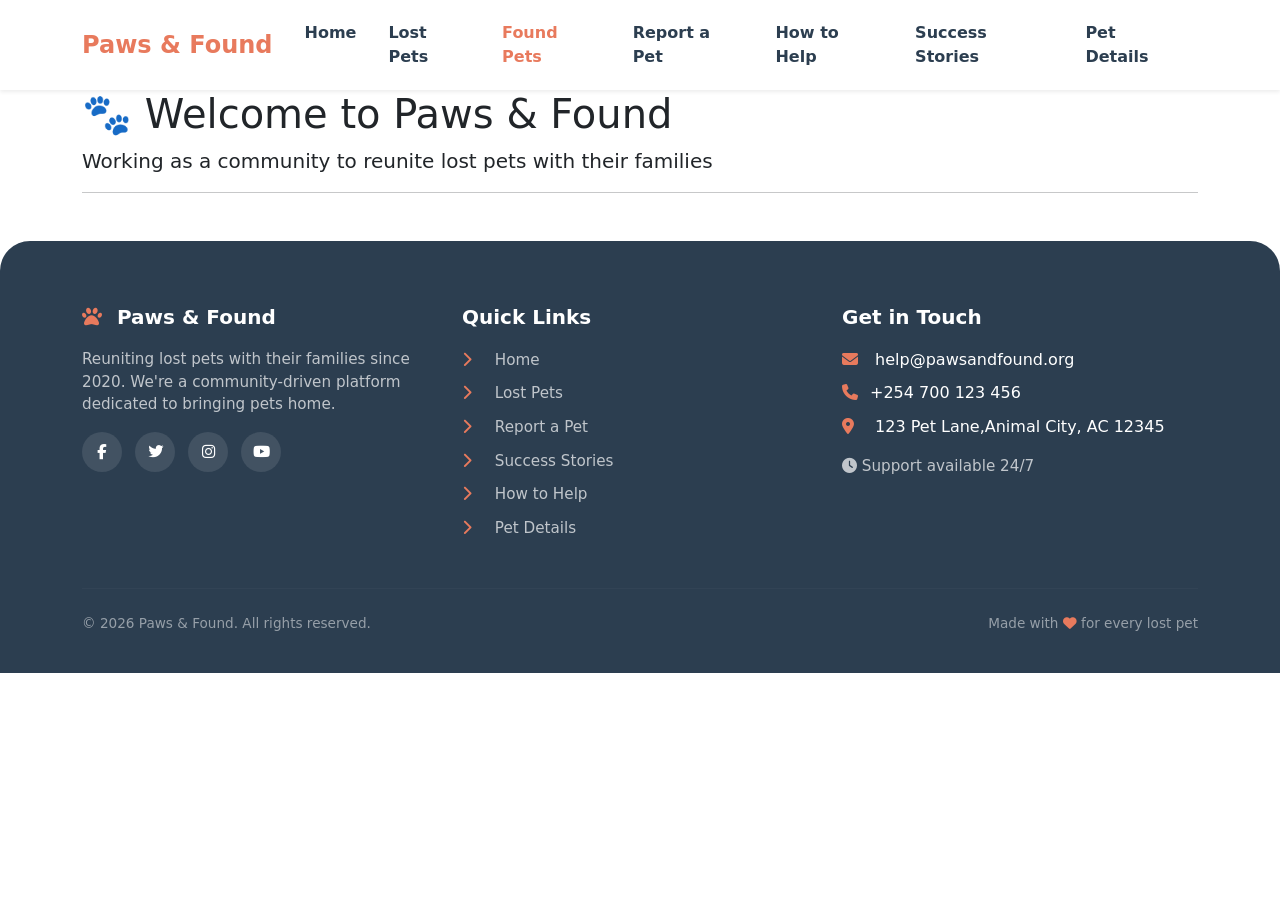
==== found_pets.html @ 64f9d2bc "updated how to help page footer" ====
<!DOCTYPE html>
<html lang="en">
<head>
    <meta charset="UTF-8">
    <meta name="viewport" content="width=device-width, initial-scale=1.0">

    <title>Paws & Found | reuniting lost pets with their families</title>

    <link href="https://cdn.jsdelivr.net/npm/bootstrap@5.3.0/dist/css/bootstrap.min.css" rel="stylesheet">
    <link rel="stylesheet" href="https://cdnjs.cloudflare.com/ajax/libs/font-awesome/6.4.0/css/all.min.css">
    <link rel="stylesheet" href="style.css">
</head>
<body>

    <nav class="navbar navbar-expand-lg bg-white shadow-sm sticky-top">
        <div class="container">
            <!-- Brand / Logo -->
            <a class="navbar-brand fw-bold text-primary" href="found_pets.html"> Paws & Found</a>
            
            <!-- Mobile Toggle Button (hamburger menu) -->
            <button class="navbar-toggler" type="button" data-bs-toggle="collapse" data-bs-target="#mainNavbar">
                <span class="navbar-toggler-icon"></span>
            </button>
            
            <!-- Navigation Links (collapsible on mobile) -->
            <div class="collapse navbar-collapse" id="mainNavbar">
                <ul class="navbar-nav ms-auto mb-2 mb-lg-0">
                    <li class="nav-item">
                        <a class="nav-link" href="index.html">Home</a>
                    </li>
                    <li class="nav-item">
                        <a class="nav-link" href="lost_pets.html">Lost Pets</a>
                    </li>
                     <li class="nav-item">
                        <a class="nav-link active" aria-current="page" href="found_pets.html">Found Pets</a>
                    </li>
                    <li class="nav-item">
                        <a class="nav-link" href="report_form.html">Report a Pet</a>
                    </li>
                    <li class="nav-item">
                        <a class="nav-link" href="how-to-help.html">How to Help</a>
                    </li>
                    <li class="nav-item">
                        <a class="nav-link" href="success_details.html">Success Stories</a>
                    </li>
                    <li class="nav-item">
                        <a class="nav-link" href="pet_details.html">Pet Details</a>
                    </li>
                </ul>
            </div>
        </div>
    </nav>


    <div class ="container">
        <div class ="content-holder">
            <h1>🐾 Welcome to Paws & Found</h1>
            <p class ="lead">Working as a community to reunite lost pets with their families</p>
            <hr>
            
        </div>
    </div>

    <footer class="footer">
        <div class="container">
            <div class="row g-4">
                <!-- Column 1: Brand -->
                <div class="col-md-4">
                    <h5><i class="fas fa-paw"></i> Paws & Found</h5>
                    <p>Reuniting lost pets with their families since 2020. We're a community-driven platform dedicated to bringing pets home.</p>
                    <div class="social-links mt-3">
                        <a href="#"><i class="fab fa-facebook-f"></i></a>
                        <a href="#"><i class="fab fa-twitter"></i></a>
                        <a href="#"><i class="fab fa-instagram"></i></a>
                        <a href="#"><i class="fab fa-youtube"></i></a>
                    </div>
                </div>

                <!-- Column 2: Quick Links -->
                <div class="col-md-4">
                    <h5>Quick Links</h5>
                    <ul>
                        <li><a href="index.html"><i class="fas fa-chevron-right"></i> Home</a></li>
                        <li><a href="lost_pets.html"><i class="fas fa-chevron-right"></i> Lost Pets</a></li>
                        <li><a href="report_form.html"><i class="fas fa-chevron-right"></i> Report a Pet</a></li>
                        <li><a href="success_details.html"><i class="fas fa-chevron-right"></i> Success Stories</a></li>
                        <li><a href="how_to_help.html"><i class="fas fa-chevron-right"></i> How to Help</a></li>
                        <li><a href="pet_details.html"><i class="fas fa-chevron-right"></i> Pet Details</a></li>
                    </ul>
                </div>

                <!-- Column 3: Contact -->
                <div class="col-md-4">
                    <h5>Get in Touch</h5>
                    <ul>
                        <li><i class="fas fa-envelope"></i> help@pawsandfound.org</li>
                        <li><i class="fas fa-phone"></i>+254 700 123 456</li>
                        <li><i class="fas fa-map-marker-alt"></i> 123 Pet Lane,Animal City, AC 12345</li>
                    </ul>
                    <p class="mt-3 small">
                        <i class="fas fa-clock"></i> Support available 24/7
                    </p>
                </div>
            </div>

            <hr class="divider">

            <div class="row">
                <div class="col-md-6 text-md-start text-center">
                    <p class="copyright">&copy; 2026 Paws & Found. All rights reserved.</p>
                </div>
                <div class="col-md-6 text-md-end text-center">
                    <p class="copyright">
                        Made with <i class="fas fa-heart" style="color: #E87A5D;"></i> for every lost pet
                    </p>
                </div>
            </div>
        </div>
    </footer>

    <script src="https://cdn.jsdelivr.net/npm/bootstrap@5.2.3/dist/js/bootstrap.bundle.min.js" integrity="sha384-kenU1KFdBIe4zVF0s0G1M5b4hcpxyD9F7jL+jjXkk+Q2h455rYXK/7HAuoJl+0I4" crossorigin="anonymous"></script>

    
    
</body>
</html>
---- style.css ----
/* ============================================
           NAVIGATION BAR (already built)
           ============================================ */
        .navbar {
            background-color: white;
            box-shadow: 0 2px 20px rgba(0,0,0,0.08);
            padding: 0.8rem 0;
        }

        .navbar-brand {
            font-size: 1.5rem;
            font-weight: 800;
            color: #E87A5D !important;
        }

        .navbar-brand i {
            margin-right: 8px;
        }

        .nav-link {
            color: #2C3E50 !important;
            font-weight: 600;
            transition: color 0.3s;
            padding: 0.5rem 1rem !important;
        }

        .nav-link:hover, .nav-link.active {
            color: #E87A5D !important;
        }

        .nav-link i {
            margin-right: 6px;
        }
                /* ============================================
           FOOTER
           ============================================ */
        .footer {
            background-color: #2C3E50;
            color: white;
            padding: 4rem 0 1.5rem;
            margin-top: 3rem;
            border-radius: 30px 30px 0 0;
        }

        .footer h5 {
            font-weight: 700;
            margin-bottom: 1.2rem;
            color: white;
        }

        .footer h5 i {
            margin-right: 8px;
            color: #E87A5D;
        }

        .footer p, .footer a {
            color: rgba(255,255,255,0.7);
            font-size: 0.95rem;
        }

        .footer a {
            text-decoration: none;
            transition: color 0.3s;
        }

        .footer a:hover {
            color: #E87A5D;
        }

        .footer ul {
            list-style: none;
            padding: 0;
        }

        .footer ul li {
            margin-bottom: 0.6rem;
        }

        .footer ul li i {
            margin-right: 8px;
            width: 20px;
            color: #E87A5D;
        }

        .footer .social-links a {
            display: inline-block;
            width: 40px;
            height: 40px;
            background: rgba(255,255,255,0.1);
            border-radius: 50%;
            text-align: center;
            line-height: 40px;
            margin-right: 8px;
            transition: background 0.3s;
            color: white;
        }

        .footer .social-links a:hover {
            background: #E87A5D;
        }

        .footer .divider {
            border-color: rgba(255,255,255,0.1);
            margin: 2rem 0 1.5rem;
        }

        .footer .copyright {
            color: rgba(255,255,255,0.5);
            font-size: 0.85rem;
        }
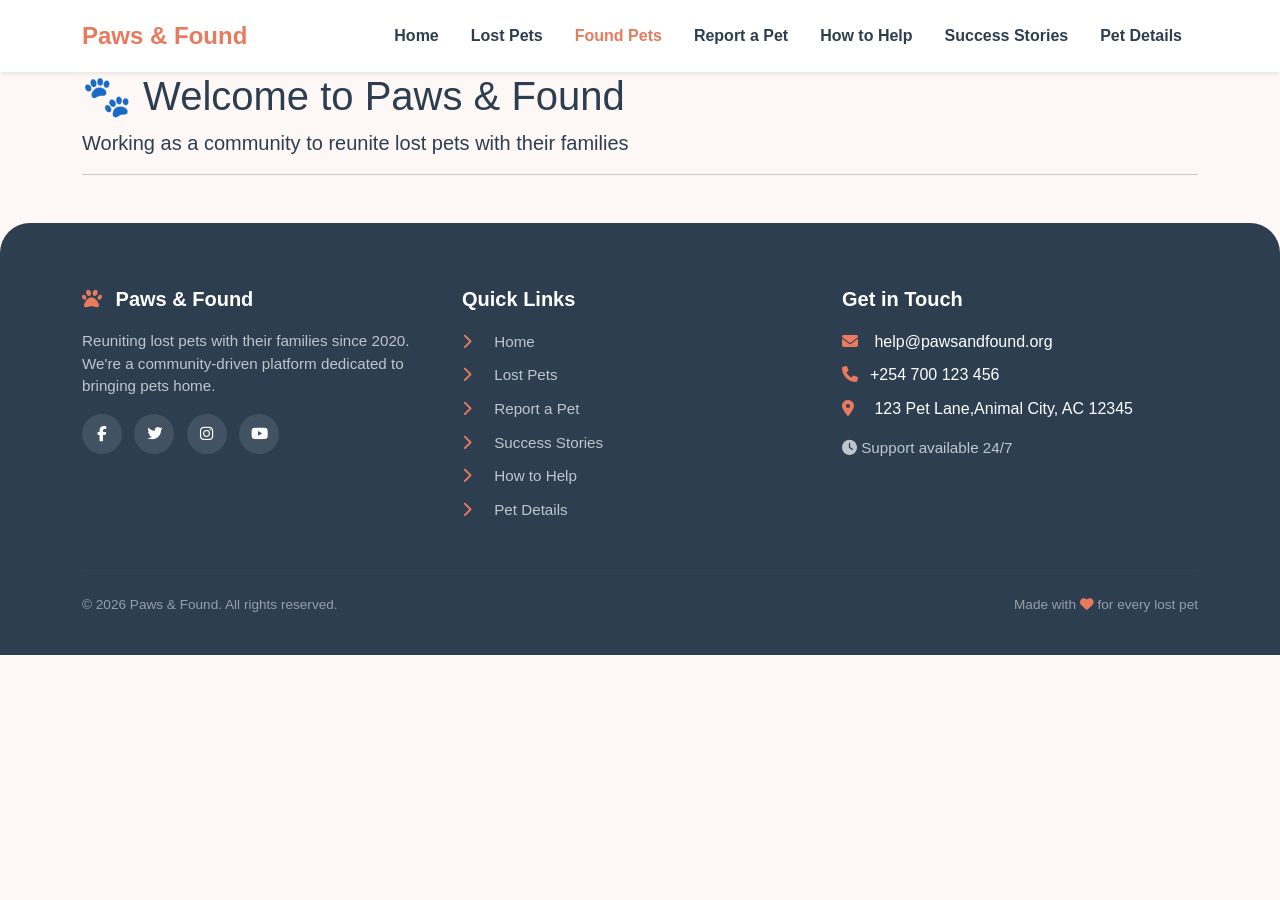
==== commit 3d2d818f: "added smooth transitions between web pages" ====
--- a/found_pets.html
+++ b/found_pets.html
@@ -51,7 +51,7 @@
         </div>
     </nav>
 
-
+   <main>
     <div class ="container">
         <div class ="content-holder">
             <h1>🐾 Welcome to Paws & Found</h1>
@@ -60,7 +60,7 @@
             
         </div>
     </div>
-
+    </main>
     <footer class="footer">
         <div class="container">
             <div class="row g-4">
--- a/style.css
+++ b/style.css
@@ -1,4 +1,10 @@
- /* ============================================
+         body {
+            font-family: 'Nunito', 'Segoe UI', Tahoma, Geneva, Verdana, sans-serif;
+            background-color: #FDF8F5;
+            color: #2C3E50;
+        }
+
+        /* ============================================
            NAVIGATION BAR (already built)
            ============================================ */
         .navbar {
@@ -21,7 +27,7 @@
             color: #2C3E50 !important;
             font-weight: 600;
             transition: color 0.3s;
-            padding: 0.5rem 1rem !important;
+            padding: 0.2rem 1rem !important;
         }
 
         .nav-link:hover, .nav-link.active {
@@ -31,7 +37,539 @@
         .nav-link i {
             margin-right: 6px;
         }
-                /* ============================================
+     /*page transition animations*/
+        @view-transition{
+            navigation: auto;
+        }
+
+        ::view-transition-group(page-content) {
+            animation-duration: 1s;
+            animation-timing-function: ease;
+        }
+
+        ::view-transition-old(page-content){
+            animation-name: slide-out;
+        }
+
+        ::view-transition-new(page-content){
+            animation-name: slide-in;
+        }
+
+        main{
+            view-transition-name: page-content;
+        }
+
+
+        @keyframes slide-out{
+            to {
+                translate: -100vw;
+            }
+        }
+        @keyframes slide-in{
+            from {
+                translate: 100%;
+            }
+        }
+
+        
+
+        /* ============================================
+           HERO SECTION
+           ============================================ */
+        .hero {
+            background: linear-gradient(rgba(44, 62, 80, 0.7), rgba(44, 62, 80, 0.5)), 
+                        url('images/Hero2.jpg');
+            background-size: cover;
+            background-position: center;
+            min-height: 500px;
+            display: flex;
+            align-items: center;
+            justify-content: center;
+            color: white;
+            text-align: center;
+            padding: 4rem 1rem;
+            margin-bottom: 3rem;
+            border-radius: 0 0 30px 30px;
+        }
+
+        .hero h1 {
+            font-family: 'Nunito', 'Segoe UI', Tahoma, Geneva, Verdana, sans-serif;
+            font-size: 3.5rem;
+            font-weight: 800;
+            margin-bottom: 1rem;
+            text-shadow: 0 2px 10px rgba(0,0,0,0.3);
+        }
+
+        .hero p {
+            font-size: 1.25rem;
+            max-width: 600px;
+            margin: 0 auto 2rem;
+            opacity: 0.95;
+        }
+
+        .hero .btn {
+            padding: 14px 40px;
+            font-weight: 700;
+            border-radius: 50px;
+            margin: 0 8px;
+        }
+
+        .btn-primary {
+            background-color: #E87A5D;
+            border-color: #E87A5D;
+        }
+
+        .btn-primary:hover {
+            background-color: #d45a3a;
+            border-color: #d45a3a;
+        }
+        .hero h2{
+            font-family: 'Nunito', 'Segoe UI', Tahoma, Geneva, Verdana, sans-serif;
+            font-size: 2.5rem;
+            font-weight: 800;
+            margin-bottom: 1rem;
+            text-shadow: 0 2px 10px rgba(0,0,0,0.3);
+            
+        }
+
+         /* ============================================
+           PAGE HERO
+           ============================================ */
+        .success-hero {
+            background: linear-gradient(rgba(44, 62, 80, 0.7), rgba(44, 62, 80, 0.5)), 
+                        url('images/Hero2.jpg');
+            background-size: cover;
+            background-position: center;
+            min-height: 500px;
+            display: flex;
+            align-items: center;
+            justify-content: center;
+            color: white;
+            text-align: center;
+            padding: 4rem 1rem;
+            margin-bottom: 3rem;
+            border-radius: 0 0 30px 30px;
+        }
+
+        .success-hero h1 {
+            font-weight: 800;
+            font-size: 3rem;
+        }
+
+        .success-hero p {
+            font-size: 1.2rem;
+            opacity: 0.9;
+            max-width: 600px;
+            margin: 0 auto;
+        }
+        
+
+         /* ============================================
+           FEATURED PETS GRID
+           ============================================ */
+        .section-title {
+            font-weight: 800;
+            color: #2C3E50;
+            margin-bottom: 0.5rem;
+        }
+
+        .section-subtitle {
+            color: #6c757d;
+            margin-bottom: 2rem;
+        }
+        
+        .pet-card {
+            background: white;
+            border-radius: 20px;
+            box-shadow: 0 10px 40px rgba(0,0,0,0.06);
+            overflow: hidden;
+            transition: transform 0.3s ease, box-shadow 0.3s ease;
+            height: 100%;
+        }
+
+        .pet-card:hover {
+            transform: translateY(-5px);
+            box-shadow: 0 15px 40px rgba(0,0,0,0.12);
+        }
+
+        .pet-card img{
+            width: 100%;
+            height: 200px;
+            object-fit: cover;
+        }
+
+        .pet-card-body {
+            padding: 1.5rem;
+            position: relative;
+        }
+
+        .pet-badge {
+            position: absolute;
+            top: -12px;
+            right: 1.2rem;
+            padding: 5px 16px;
+            border-radius: 30px;
+            font-size: 0.75rem;
+            font-weight: 700;
+            color: white;
+            text-transform: uppercase;
+            letter-spacing: 0.5px;
+        }
+
+        .pet-badge.dog {
+            background-color: #E87A5D;
+        }
+
+        .pet-badge.cat {
+            background-color: #5D9B9B;
+        }
+
+        .pet-badge.other {
+            background-color: #7CB518;
+        }
+
+        .pet-card-body h5 {
+            font-weight: 700;
+            margin-bottom: 0.25rem;
+            color: #2C3E50;
+        }
+
+        .pet-card-body .location {
+            color: #6c757d;
+            font-size: 0.9rem;
+            margin-bottom: 0.5rem;
+        }
+
+        .pet-card-body .location i {
+            margin-right: 4px;
+            color: #E87A5D;
+        }
+
+        .pet-card-body .btn-outline-primary {
+            color: #E87A5D;
+            border-color: #E87A5D;
+            border-radius: 30px;
+            padding: 6px 20px;
+            font-weight: 600;
+            font-size: 0.85rem;
+        }
+
+        .pet-card-body .btn-outline-primary:hover {
+            background-color: #E87A5D;
+            border-color: #E87A5D;
+            color: white;
+            
+        }
+        /* ============================================
+           ABOUT SECTION
+           ============================================ */
+        .about-section {
+             margin-bottom: 60px;
+        }
+        .about-section h2 {
+            font-weight: 700;
+                font-size: 42px;
+
+            color: #2C3E50;
+            margin-bottom: 0.5rem;
+            text-align: center;
+        }
+        .about-section p {
+            color: #6c757d;
+            font-size: 1.1rem;
+            max-width: 700px;
+            margin: 0 auto;
+            text-align: center;
+        }
+        
+        /* ============================================
+          MISSION SECTION
+           ============================================ */
+        .mission-section {
+            color: #6c757d;
+            font-size: 1.1rem;
+            max-width: 700px;
+            margin: 0 auto;
+            text-align: center;
+        }   
+        
+
+
+         /* ============================================
+           STATS SECTION
+           ============================================ */
+        .stats-section {
+            margin-top: 50px;
+            margin-bottom: 50px;
+            position: relative;
+            z-index: 10;
+        }
+
+        .stat-card {
+            background: white;
+            padding: 2rem 1.5rem;
+            border-radius: 20px;
+            box-shadow: 0 10px 40px rgba(0,0,0,0.08);
+            text-align: center;
+            transition: transform 0.3s ease, box-shadow 0.3s ease;
+            height: 100%;
+        }
+
+        .stat-card:hover {
+            transform: translateY(-8px);
+            box-shadow: 0 15px 50px rgba(0,0,0,0.12);
+        }
+
+        .stat-card i {
+            font-size: 2.5rem;
+            color: #E87A5D;
+            margin-bottom: 0.5rem;
+        }
+
+        .stat-card h3 {
+            font-size: 2.2rem;
+            font-weight: 800;
+            color: #2C3E50;
+            margin-bottom: 0;
+        }
+
+        .stat-card p {
+            color: #6c757d;
+            font-weight: 600;
+            margin-bottom: 0;
+        }
+        /* ============================================
+           SUCCESS STORY CARDS
+           ============================================ */
+        .story-card {
+            background: white;
+            border-radius: 30px;
+            overflow: hidden;
+            box-shadow: 0 5px 25px rgba(0,0,0,0.06);
+            transition: transform 0.3s ease, box-shadow 0.3s ease;
+            height: 100%;
+            margin-bottom: 40px;
+            margin-top: 20px;
+        
+        }
+
+        .story-card:hover {
+            transform: translateY(-8px);
+            box-shadow: 0 15px 45px rgba(0,0,0,0.12);
+        }
+
+        .story-card-img {
+            width: 100%;
+            height: 280px;
+            object-fit: cover;
+        }
+
+        .story-card-body {
+            padding: 1.8rem;
+        }
+
+        .story-card-body .badge-reunited {
+            background-color: #7CB518;
+            color: white;
+            font-weight: 700;
+            padding: 6px 16px;
+            border-radius: 30px;
+            font-size: 0.75rem;
+            text-transform: uppercase;
+            letter-spacing: 0.5px;
+            display: inline-block;
+            margin-bottom: 0.8rem;
+        }
+
+        .story-card-body h3 {
+            font-weight: 800;
+            color: #2C3E50;
+            margin-bottom: 0.5rem;
+        }
+
+        .story-card-body .story-meta {
+            color: #6c757d;
+            font-size: 0.9rem;
+            margin-bottom: 0.8rem;
+        }
+
+        .story-card-body .story-meta i {
+            color: #E87A5D;
+            margin-right: 4px;
+        }
+
+        .story-card-body .story-text {
+            color: #4a4a4a;
+            line-height: 1.7;
+        }
+
+        .story-card-body .story-footer {
+            margin-top: 1.2rem;
+            padding-top: 1.2rem;
+            border-top: 1px solid #eee;
+            display: flex;
+            justify-content: space-between;
+            align-items: center;
+            flex-wrap: wrap;
+        }
+
+        .story-card-body .story-footer .pet-name {
+            font-weight: 700;
+            color: #E87A5D;
+        }
+
+        .story-card-body .story-footer .btn-outline-primary {
+            color: #E87A5D;
+            border-color: #E87A5D;
+            border-radius: 30px;
+            padding: 6px 20px;
+            font-weight: 600;
+            font-size: 0.85rem;
+        }
+
+        .story-card-body .story-footer .btn-outline-primary:hover {
+            background-color: #E87A5D;
+            border-color: #E87A5D;
+            color: white;
+        }
+        /* ============================================
+           FORM CARD
+           ============================================ */
+        .form-card {
+            background: white;
+            padding: 2.5rem;
+            border-radius: 20px;
+            box-shadow: 0 10px 40px rgba(0,0,0,0.08);
+            margin-bottom: 3rem;
+        }
+
+        .form-card .form-label {
+            font-weight: 600;
+            color: #2C3E50;
+        }
+
+        .form-card .form-label .required {
+            color: #E87A5D;
+            margin-left: 3px;
+        }
+
+        .form-control, .form-select {
+            border: 2px solid #e9ecef;
+            border-radius: 12px;
+            padding: 12px 16px;
+            transition: border-color 0.3s, box-shadow 0.3s;
+        }
+
+        .form-control:focus, .form-select:focus {
+            border-color: #E87A5D;
+            box-shadow: 0 0 0 0.25rem rgba(232, 122, 93, 0.25);
+        }
+
+        .form-control.is-invalid, .form-select.is-invalid {
+            border-color: #dc3545;
+            background-image: none;
+        }
+
+        .form-control.is-valid, .form-select.is-valid {
+            border-color: #7CB518;
+        }
+
+        .invalid-feedback {
+            font-weight: 600;
+            font-size: 0.85rem;
+        }
+
+        /* Success message */
+        .success-message {
+            display: none;
+            background: linear-gradient(135deg, #7CB518, #5d8a12);
+            color: white;
+            padding: 2rem;
+            border-radius: 20px;
+            text-align: center;
+            margin-top: 2rem;
+        }
+
+        .success-message.show {
+            display: block;
+            animation: fadeInUp 0.5s ease;
+        }
+
+        .success-message i {
+            font-size: 3rem;
+            margin-bottom: 1rem;
+        }
+
+        .success-message h3 {
+            font-weight: 700;
+        }
+
+        @keyframes fadeInUp {
+            from {
+                opacity: 0;
+                transform: translateY(20px);
+            }
+            to {
+                opacity: 1;
+                transform: translateY(0);
+            }
+        }/* ============================================
+           SUBMIT BUTTON
+           ============================================ */
+        .btn-submit {
+            background-color: #E87A5D;
+            border: none;
+            color: white;
+            padding: 14px 40px;
+            font-weight: 700;
+            border-radius: 50px;
+            font-size: 1.1rem;
+            width: 100%;
+            transition: background-color 0.3s, transform 0.3s;
+        }
+
+        .btn-submit:hover {
+            background-color: #d45a3a;
+            transform: translateY(-2px);
+        }
+
+        .btn-submit:active {
+            transform: translateY(0);
+        }
+
+        .btn-submit i {
+            margin-right: 8px;
+        }
+
+        /* ============================================
+           INFO BOXES
+           ============================================ */
+        .info-box {
+            background: #f8f9fa;
+            border-radius: 16px;
+            padding: 1.5rem;
+            margin-bottom: 1.5rem;
+            border-left: 4px solid #E87A5D;
+        }
+
+        .info-box i {
+            color: #E87A5D;
+            font-size: 1.5rem;
+            margin-right: 12px;
+        }
+
+        .info-box h5 {
+            font-weight: 700;
+            color: #2C3E50;
+        }
+
+        .info-box p {
+            color: #6c757d;
+            margin-bottom: 0;
+        }
+
+
+          /* ============================================
            FOOTER
            ============================================ */
         .footer {
@@ -107,4 +645,92 @@
         .footer .copyright {
             color: rgba(255,255,255,0.5);
             font-size: 0.85rem;
-        }+        }
+
+        /* Testimonial Preview Styles */
+.testimonial-preview {
+    padding: 20px 0;
+}
+
+.testimonial-card {
+    background: white;
+    padding: 40px;
+    border-radius: 20px;
+    box-shadow: 0 8px 30px rgba(0,0,0,0.08);
+    position: relative;
+    transition: transform 0.3s ease, box-shadow 0.3s ease;
+    border: 1px solid rgba(102, 126, 234, 0.1);
+}
+
+.testimonial-card:hover {
+    transform: translateY(-5px);
+    box-shadow: 0 12px 40px rgba(102, 126, 234, 0.15);
+}
+
+.quote-icon {
+    font-size: 40px;
+    color: #2C3E50;
+    opacity: 0.2;
+    margin-bottom: 15px;
+}
+
+.user-avatar {
+    width: 70px;
+    height: 70px;
+    border-radius: 50%;
+    object-fit: cover;
+    border: 3px solid #2C3E50;
+    padding: 2px;
+}
+
+.user-name {
+    font-weight: 700;
+    color: #1a1a2e;
+    margin-bottom: 0;
+}
+
+.user-role {
+    font-size: 14px;
+    color: #6c757d;
+}
+
+.testimonial-text {
+    font-size: 18px;
+    color: #4a4a5a;
+    line-height: 1.8;
+    font-style: italic;
+    max-width: 600px;
+    margin: 0 auto;
+}
+
+.stars {
+    color: #ffc107;
+    font-size: 18px;
+    letter-spacing: 3px;
+}
+
+.pet-tag {
+    display: inline-block;
+    background: #e8f5e9;
+    color: #2e7d32;
+    padding: 5px 15px;
+    border-radius: 20px;
+    font-size: 13px;
+    font-weight: 600;
+}
+
+.view-stories-btn {
+    padding: 12px 30px;
+    border-radius: 30px;
+    font-weight: 600;
+    transition: all 0.3s ease;
+    border-color: #2C3E50;
+    color: #2C3E50;
+}
+
+.view-stories-btn:hover {
+    background: #2C3E50;
+    color: white;
+    transform: translateY(-2px);
+    box-shadow: 0 5px 20px rgba(102, 126, 234, 0.3);
+}
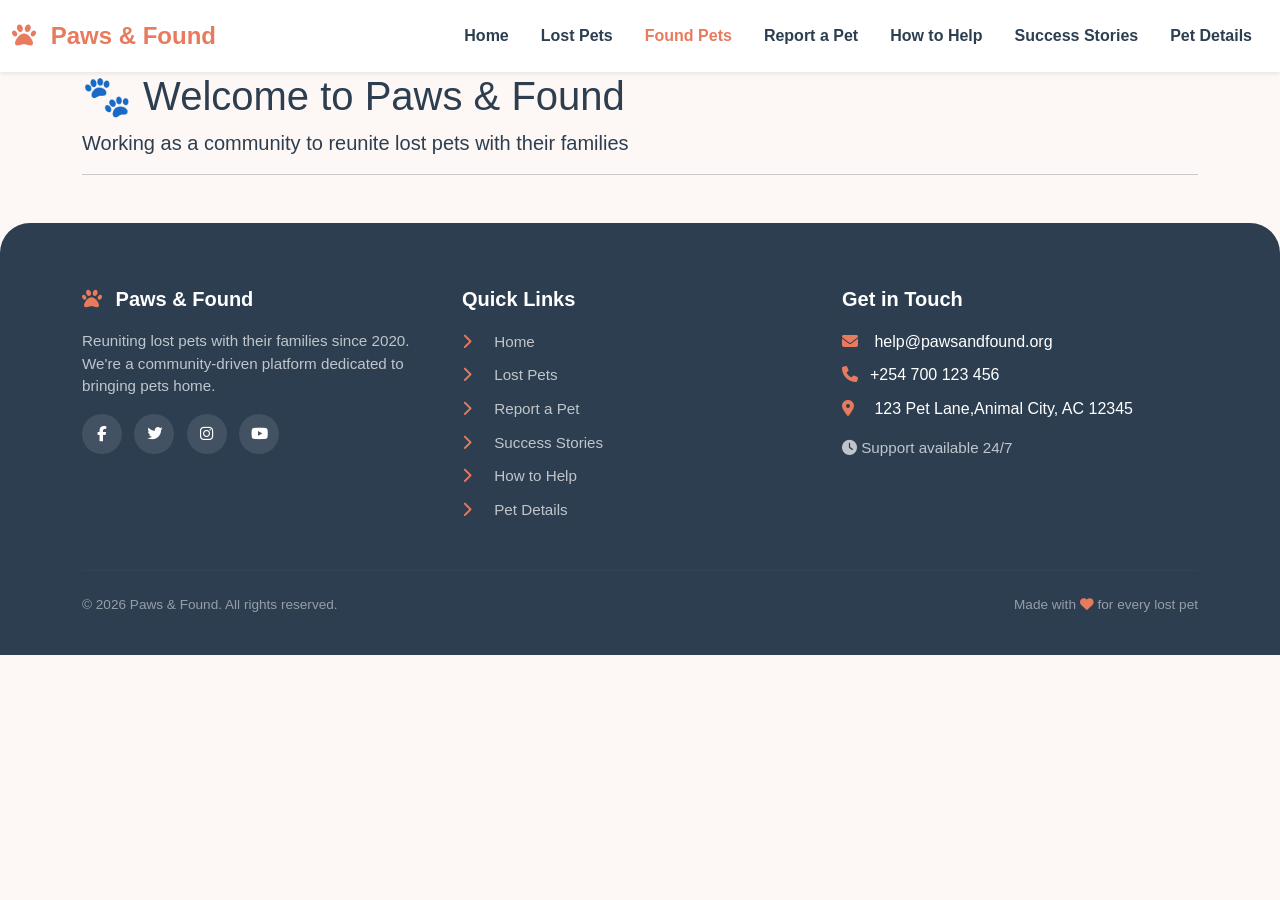
==== commit 850bc148: "üpdated uniform navigation bar" ====
--- a/found_pets.html
+++ b/found_pets.html
@@ -13,9 +13,9 @@
 <body>
 
     <nav class="navbar navbar-expand-lg bg-white shadow-sm sticky-top">
-        <div class="container">
+        <div class="container-fluid">
             <!-- Brand / Logo -->
-            <a class="navbar-brand fw-bold text-primary" href="found_pets.html"> Paws & Found</a>
+            <a class="navbar-brand fw-bold text-primary" href="found_pets.html"> <i class="fas fa-paw"></i> Paws & Found</a>
             
             <!-- Mobile Toggle Button (hamburger menu) -->
             <button class="navbar-toggler" type="button" data-bs-toggle="collapse" data-bs-target="#mainNavbar">
--- a/style.css
+++ b/style.css
@@ -185,6 +185,7 @@
             overflow: hidden;
             transition: transform 0.3s ease, box-shadow 0.3s ease;
             height: 100%;
+            cursor: pointer;
         }
 
         .pet-card:hover {
@@ -259,6 +260,155 @@
             border-color: #E87A5D;
             color: white;
             
+        }
+
+         .pet-card-body .btn-view {
+            color: #E87A5D;
+            border-color: #E87A5D;
+            border-radius: 30px;
+            padding: 6px 20px;
+            font-weight: 600;
+            font-size: 0.85rem;
+            background: transparent;
+            border: 2px solid #E87A5D;
+            transition: all 0.3s;
+            cursor: pointer;
+        }
+
+        .pet-card-body .btn-view:hover {
+            background-color: #E87A5D;
+            border-color: #E87A5D;
+            color: white;
+        }
+
+         /* ============================================
+           PET DETAIL PANEL (Opens below)
+           ============================================ */
+        .pet-detail-panel {
+            background: white;
+            border-radius: 20px;
+            padding: 2rem;
+            box-shadow: 0 5px 25px rgba(0,0,0,0.06);
+            margin-top: 2rem;
+            margin-bottom: 2rem;
+            display: none;
+            animation: fadeIn 0.3s ease;
+        }
+
+        .pet-detail-panel.active {
+            display: block;
+        }
+
+        @keyframes fadeIn {
+            from {
+                opacity: 0;
+                transform: translateY(20px);
+            }
+            to {
+                opacity: 1;
+                transform: translateY(0);
+            }
+        }
+
+        .pet-detail-panel .pet-image {
+            width: 100%;
+            height: 350px;
+            object-fit: cover;
+            border-radius: 16px;
+        }
+
+        .pet-detail-panel .close-btn {
+            float: right;
+            background: none;
+            border: none;
+            font-size: 2rem;
+            color: #6c757d;
+            cursor: pointer;
+            transition: color 0.3s;
+        }
+
+        .pet-detail-panel .close-btn:hover {
+            color: #dc3545;
+        }
+
+        .pet-detail-panel .pet-name {
+            font-weight: 800;
+            font-size: 2rem;
+            color: #2C3E50;
+        }
+
+        .pet-detail-panel .status-badge {
+            display: inline-block;
+            padding: 6px 16px;
+            border-radius: 50px;
+            font-weight: 700;
+            font-size: 0.8rem;
+            text-transform: uppercase;
+            letter-spacing: 0.5px;
+        }
+
+        .status-badge.lost {
+            background-color: #dc3545;
+            color: white;
+        }
+
+        .pet-detail-panel .detail-item {
+            display: flex;
+            padding: 0.6rem 0;
+            border-bottom: 1px solid #f0f0f0;
+        }
+
+        .pet-detail-panel .detail-item:last-child {
+            border-bottom: none;
+        }
+
+        .pet-detail-panel .detail-item .label {
+            font-weight: 600;
+            color: #2C3E50;
+            width: 140px;
+            flex-shrink: 0;
+        }
+
+        .pet-detail-panel .detail-item .value {
+            color: #4a4a4a;
+        }
+
+        .pet-detail-panel .contact-box {
+            background: linear-gradient(135deg, #FDF8F5, #f5ebe6);
+            border-radius: 16px;
+            padding: 1.5rem;
+            border-left: 4px solid #E87A5D;
+        }
+
+        .pet-detail-panel .contact-box .contact-item {
+            margin-bottom: 0.6rem;
+        }
+
+        .pet-detail-panel .contact-box .contact-item i {
+            color: #E87A5D;
+            width: 24px;
+            margin-right: 8px;
+        }
+
+        .btn-sighting {
+            background-color: #E87A5D;
+            border: none;
+            color: white;
+            padding: 10px 25px;
+            font-weight: 700;
+            border-radius: 50px;
+            transition: background-color 0.3s;
+            text-decoration: none;
+            display: inline-block;
+        }
+
+        .btn-sighting:hover {
+            background-color: #d45a3a;
+            color: white;
+        }
+
+        .btn-sighting i {
+            margin-right: 8px;
         }
         /* ============================================
            ABOUT SECTION
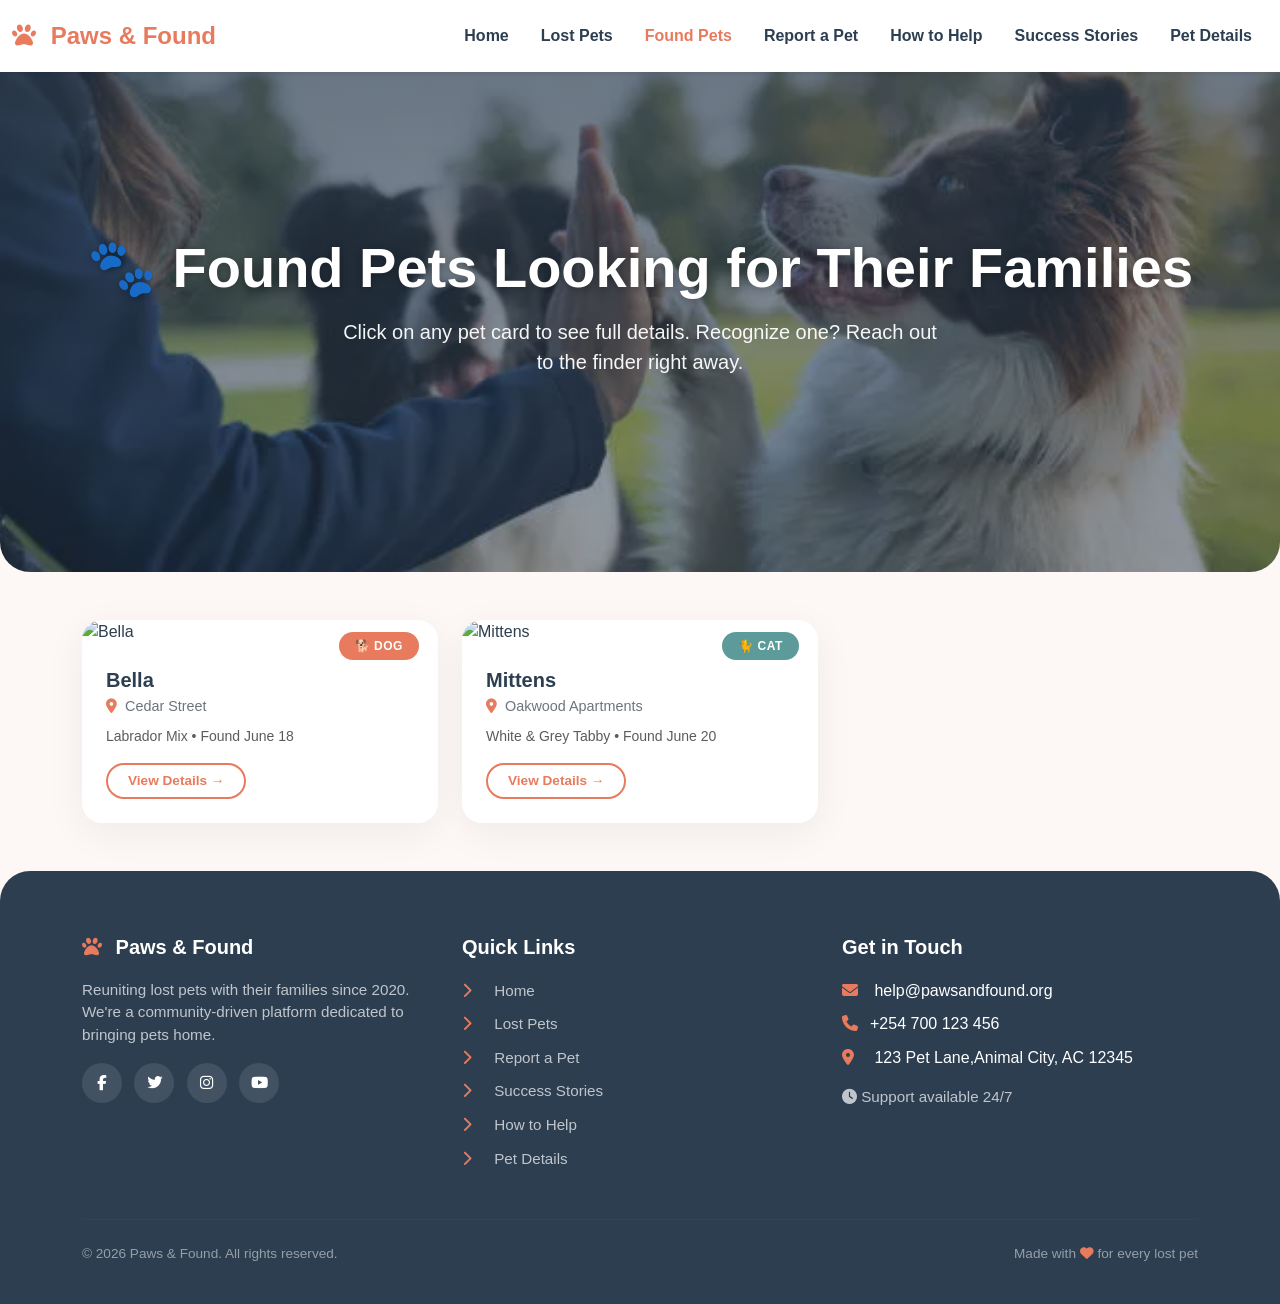
==== commit 681f4b21: "added found pets page" ====
--- a/found_pets.html
+++ b/found_pets.html
@@ -9,13 +9,72 @@
     <link href="https://cdn.jsdelivr.net/npm/bootstrap@5.3.0/dist/css/bootstrap.min.css" rel="stylesheet">
     <link rel="stylesheet" href="https://cdnjs.cloudflare.com/ajax/libs/font-awesome/6.4.0/css/all.min.css">
     <link rel="stylesheet" href="style.css">
+    <style>
+        @media (max-width: 992px) {
+            .page-hero h1 {
+                font-size: 2.2rem;
+            }
+            .pet-detail-panel .pet-image {
+                height: 280px;
+            }
+        }
+ 
+        @media (max-width: 768px) {
+            .page-hero h1 {
+                font-size: 1.8rem;
+            }
+            .page-hero p {
+                font-size: 1rem;
+            }
+            .pet-detail-panel {
+                padding: 1.5rem;
+            }
+            .pet-detail-panel .pet-image {
+                height: 220px;
+            }
+            .pet-detail-panel .pet-name {
+                font-size: 1.6rem;
+            }
+            .pet-detail-panel .detail-item {
+                flex-direction: column;
+            }
+            .pet-detail-panel .detail-item .label {
+                width: 100%;
+                margin-bottom: 4px;
+            }
+            .footer {
+                padding: 2rem 0 1rem;
+                border-radius: 20px 20px 0 0;
+            }
+            .footer .col-md-4 {
+                margin-bottom: 2rem;
+            }
+        }
+ 
+        @media (max-width: 576px) {
+            .page-hero {
+                padding: 2rem 0;
+                border-radius: 0 0 20px 20px;
+            }
+            .page-hero h1 {
+                font-size: 1.5rem;
+            }
+            .pet-card-img {
+                height: 180px;
+            }
+            .pet-detail-panel .pet-image {
+                height: 180px;
+            }
+        }
+    </style>
 </head>
-<body>
+<body data-pet-type="found">
 
     <nav class="navbar navbar-expand-lg bg-white shadow-sm sticky-top">
         <div class="container-fluid">
             <!-- Brand / Logo -->
             <a class="navbar-brand fw-bold text-primary" href="found_pets.html"> <i class="fas fa-paw"></i> Paws & Found</a>
+            
             
             <!-- Mobile Toggle Button (hamburger menu) -->
             <button class="navbar-toggler" type="button" data-bs-toggle="collapse" data-bs-target="#mainNavbar">
@@ -52,14 +111,144 @@
     </nav>
 
    <main>
-    <div class ="container">
-        <div class ="content-holder">
-            <h1>🐾 Welcome to Paws & Found</h1>
-            <p class ="lead">Working as a community to reunite lost pets with their families</p>
-            <hr>
-            
-        </div>
-    </div>
+        <section class="hero">
+            <div class="container">
+                <h1>🐾 Found Pets Looking for Their Families</h1>
+                <p>Click on any pet card to see full details. Recognize one? Reach out to the finder right away.</p>
+            </div>
+        </section>
+ 
+        <section class="container">
+            <div class="row g-4" id="petCardsRow">
+ 
+                <!-- Bella - Card -->
+                <div class="col-md-4 col-sm-6">
+                    <div class="pet-card" onclick="showPet('bella')">
+                        <img src="images/bella.jpg" class="pet-card-img" alt="Bella">
+                        <div class="pet-card-body">
+                            <span class="pet-badge dog">🐕 Dog</span>
+                            <h5>Bella</h5>
+                            <p class="location"><i class="fas fa-map-marker-alt"></i> Cedar Street</p>
+                            <p class="text-muted small">Labrador Mix • Found June 18</p>
+                            <button class="btn-view">View Details →</button>
+                        </div>
+                    </div>
+                </div>
+ 
+                <!-- Mittens - Card -->
+                <div class="col-md-4 col-sm-6">
+                    <div class="pet-card" onclick="showPet('mittens')">
+                        <img src="images/mittens.jpg" class="pet-card-img" alt="Mittens">
+                        <div class="pet-card-body">
+                            <span class="pet-badge cat">🐈 Cat</span>
+                            <h5>Mittens</h5>
+                            <p class="location"><i class="fas fa-map-marker-alt"></i> Oakwood Apartments</p>
+                            <p class="text-muted small">White & Grey Tabby • Found June 20</p>
+                            <button class="btn-view">View Details →</button>
+                        </div>
+                    </div>
+                </div>
+ 
+            </div>
+        </section>
+ 
+        <section class="container" id="petDetailPanels">
+ 
+            <!-- BELLA DETAIL -->
+            <div class="pet-detail-panel" id="detail-bella">
+                <button class="close-btn" onclick="closeDetail('bella')">&times;</button>
+                <div class="row g-4">
+                    <div class="col-lg-7">
+                        <h2 class="pet-name">Bella</h2>
+                        <span class="status-badge found">🐕 Found</span>
+                        <p class="text-muted small mt-2">Reported: June 18, 2026</p>
+ 
+                        <div class="mt-3">
+                            <div class="detail-item">
+                                <span class="label">Species</span>
+                                <span class="value">Labrador Mix</span>
+                            </div>
+                            <div class="detail-item">
+                                <span class="label">Location</span>
+                                <span class="value">Cedar Street, near the elementary school</span>
+                            </div>
+                            <div class="detail-item">
+                                <span class="label">Collar</span>
+                                <span class="value">None, but very well groomed</span>
+                            </div>
+                        </div>
+ 
+                        <div class="mt-3">
+                            <p><strong>Description:</strong> Friendly tan Labrador mix, no collar or tags. Approached us calmly and seems used to people — likely someone's pet.</p>
+                        </div>
+ 
+                        <div class="contact-box mt-3">
+                            <h5><i class="fas fa-phone-alt"></i> Contact</h5>
+                            <div class="contact-item">
+                                <i class="fas fa-user"></i> James Carter
+                            </div>
+                            <div class="contact-item">
+                                <i class="fas fa-envelope"></i> james.carter@example.com
+                            </div>
+                            <div class="contact-item">
+                                <i class="fas fa-phone"></i> (555) 456-7890
+                            </div>
+                            <a href="report_form.html" class="btn-sighting mt-2">
+                                <i class="fas fa-eye"></i> This Could Be My Pet
+                            </a>
+                        </div>
+                    </div>
+                </div>
+            </div>
+ 
+            <!-- MITTENS DETAIL -->
+            <div class="pet-detail-panel" id="detail-mittens">
+                <button class="close-btn" onclick="closeDetail('mittens')">&times;</button>
+                <div class="row g-4">
+                    <div class="col-lg-7">
+                        <h2 class="pet-name">Mittens</h2>
+                        <span class="status-badge found">🐈 Found</span>
+                        <p class="text-muted small mt-2">Reported: June 20, 2026</p>
+ 
+                        <div class="mt-3">
+                            <div class="detail-item">
+                                <span class="label">Species</span>
+                                <span class="value">White & Grey Tabby</span>
+                            </div>
+                            <div class="detail-item">
+                                <span class="label">Location</span>
+                                <span class="value">Oakwood Apartments, near the courtyard</span>
+                            </div>
+                            <div class="detail-item">
+                                <span class="label">Collar</span>
+                                <span class="value">Pink collar, no tag</span>
+                            </div>
+                        </div>
+ 
+                        <div class="mt-3">
+                            <p><strong>Description:</strong> Sweet tabby cat wearing a pink collar but no ID tag. Very friendly and clearly used to being indoors — currently keeping her safe inside.</p>
+                        </div>
+ 
+                        <div class="contact-box mt-3">
+                            <h5><i class="fas fa-phone-alt"></i> Contact</h5>
+                            <div class="contact-item">
+                                <i class="fas fa-user"></i> Priya Shah
+                            </div>
+                            <div class="contact-item">
+                                <i class="fas fa-envelope"></i> priya.shah@example.com
+                            </div>
+                            <div class="contact-item">
+                                <i class="fas fa-phone"></i> (555) 567-8901
+                            </div>
+                            <a href="report_form.html" class="btn-sighting mt-2">
+                                <i class="fas fa-eye"></i> This Could Be My Pet
+                            </a>
+                        </div>
+                    </div>
+                </div>
+            </div>
+ 
+        </section>
     </main>
     <footer class="footer">
         <div class="container">
@@ -119,7 +308,8 @@
     </footer>
 
     <script src="https://cdn.jsdelivr.net/npm/bootstrap@5.2.3/dist/js/bootstrap.bundle.min.js" integrity="sha384-kenU1KFdBIe4zVF0s0G1M5b4hcpxyD9F7jL+jjXkk+Q2h455rYXK/7HAuoJl+0I4" crossorigin="anonymous"></script>
-
+    <script src="js/script.js"></script>
+   
     
     
 </body>
--- a/style.css
+++ b/style.css
@@ -37,6 +37,8 @@
         .nav-link i {
             margin-right: 6px;
         }
+
+        
      /*page transition animations*/
         @view-transition{
             navigation: auto;
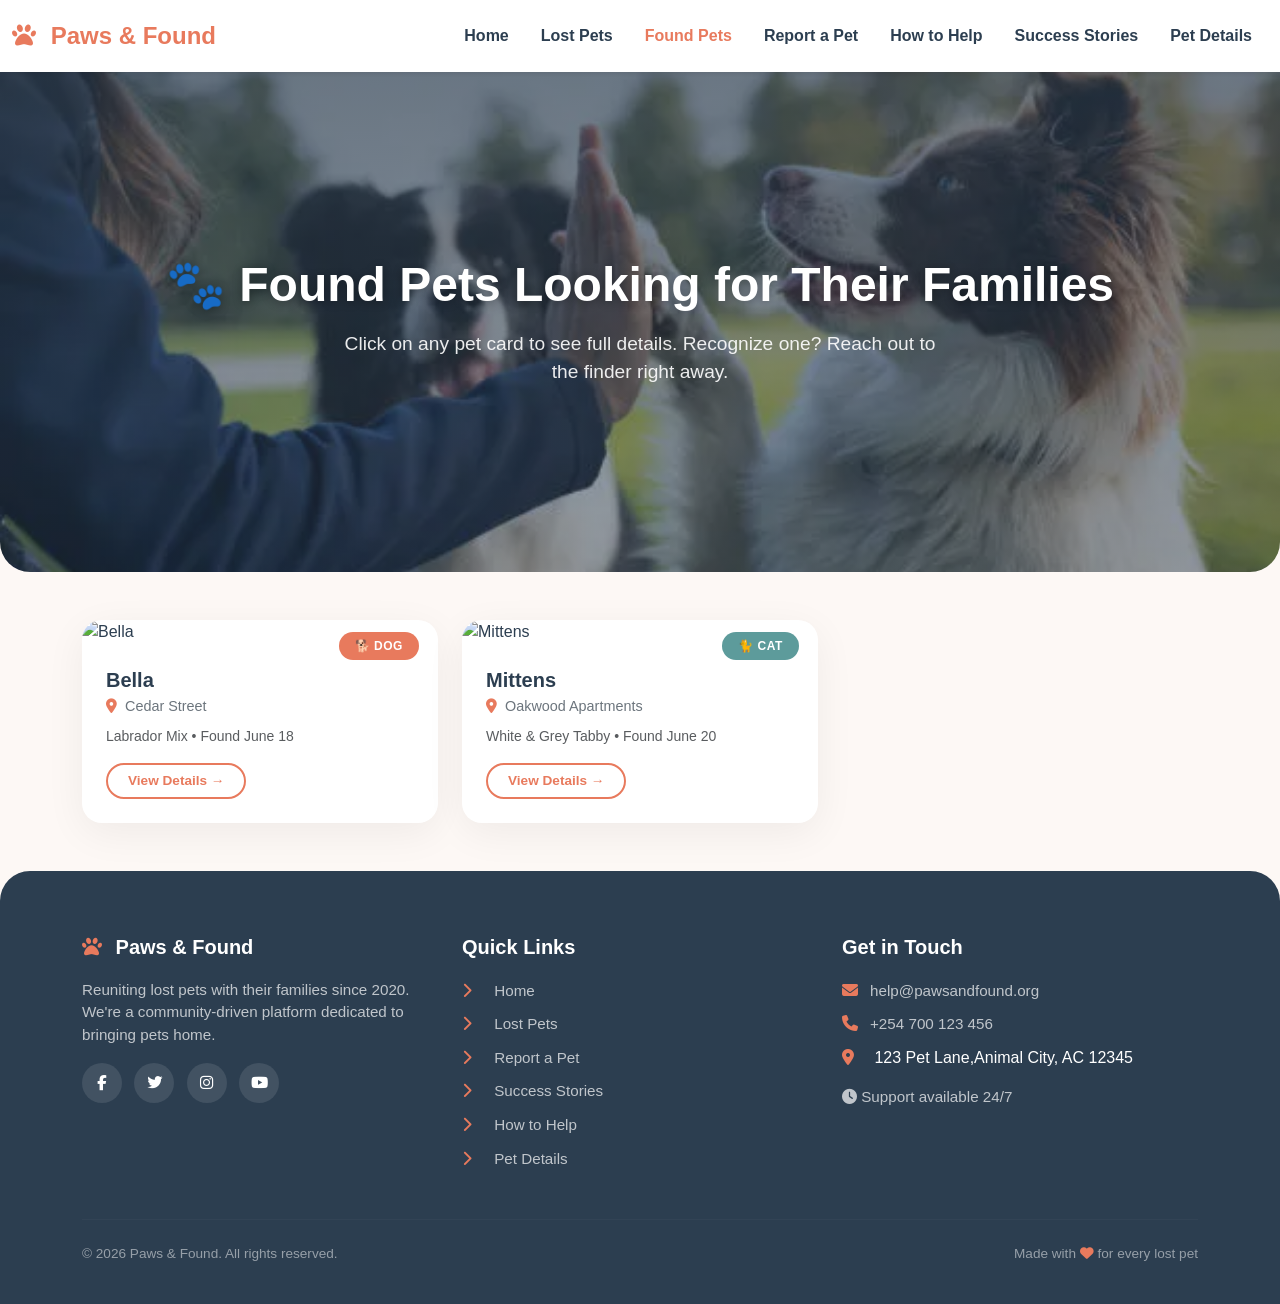
==== commit 978f9885: "added clickable links to page footers" ====
--- a/found_pets.html
+++ b/found_pets.html
@@ -273,7 +273,7 @@
                         <li><a href="lost_pets.html"><i class="fas fa-chevron-right"></i> Lost Pets</a></li>
                         <li><a href="report_form.html"><i class="fas fa-chevron-right"></i> Report a Pet</a></li>
                         <li><a href="success_details.html"><i class="fas fa-chevron-right"></i> Success Stories</a></li>
-                        <li><a href="how_to_help.html"><i class="fas fa-chevron-right"></i> How to Help</a></li>
+                        <li><a href="how-to-help.html"><i class="fas fa-chevron-right"></i> How to Help</a></li>
                         <li><a href="pet_details.html"><i class="fas fa-chevron-right"></i> Pet Details</a></li>
                     </ul>
                 </div>
@@ -282,8 +282,8 @@
                 <div class="col-md-4">
                     <h5>Get in Touch</h5>
                     <ul>
-                        <li><i class="fas fa-envelope"></i> help@pawsandfound.org</li>
-                        <li><i class="fas fa-phone"></i>+254 700 123 456</li>
+                        <li><i class="fas fa-envelope"></i><a href= "mailto:help@pawsandfound.org">help@pawsandfound.org</a></li>
+                        <li><i class="fas fa-phone"></i><a href= "tell:+254708503550">+254 700 123 456</a></li>
                         <li><i class="fas fa-map-marker-alt"></i> 123 Pet Lane,Animal City, AC 12345</li>
                     </ul>
                     <p class="mt-3 small">
--- a/style.css
+++ b/style.css
@@ -1,8 +1,21 @@
+         *{
+            box-sizing: border-box;
+         }
+
          body {
             font-family: 'Nunito', 'Segoe UI', Tahoma, Geneva, Verdana, sans-serif;
             background-color: #FDF8F5;
             color: #2C3E50;
-        }
+            margin: 0;
+            padding: 0;
+            overflow-x: hidden;
+            width: 100%;
+           
+        }
+
+        body::-webkit-scrollbar {
+            display: none; /* Chrome, Safari, Opera, new Edge */
+}
 
         /* ============================================
            NAVIGATION BAR (already built)
@@ -137,7 +150,7 @@
          /* ============================================
            PAGE HERO
            ============================================ */
-        .success-hero {
+        .hero {
             background: linear-gradient(rgba(44, 62, 80, 0.7), rgba(44, 62, 80, 0.5)), 
                         url('images/Hero2.jpg');
             background-size: cover;
@@ -153,17 +166,45 @@
             border-radius: 0 0 30px 30px;
         }
 
-        .success-hero h1 {
+        .hero h1 {
             font-weight: 800;
             font-size: 3rem;
         }
 
-        .success-hero p {
+        .hero p {
             font-size: 1.2rem;
             opacity: 0.9;
             max-width: 600px;
             margin: 0 auto;
         }
+
+        @media (max-width: 768px) {
+    .hero {
+        min-height: auto;
+        padding: 5rem 1rem;
+    }
+
+    .hero h1 {
+        font-size: 2.2rem;
+    }
+
+    .hero h2 {
+        font-size: 1.8rem;
+    }
+
+    .hero p {
+        font-size: 1rem;
+    }
+
+    .hero .btn {
+        width: 100%;
+        max-width: 320px;
+    }
+
+    .about-section h2 {
+        font-size: 2rem;
+    }
+}
         
 
          /* ============================================
@@ -353,6 +394,11 @@
             background-color: #dc3545;
             color: white;
         }
+
+       .status-badge.found {
+            background-color: #5D9B9B;
+            color: white;
+} 
 
         .pet-detail-panel .detail-item {
             display: flex;
@@ -886,3 +932,4 @@
     transform: translateY(-2px);
     box-shadow: 0 5px 20px rgba(102, 126, 234, 0.3);
 }
+
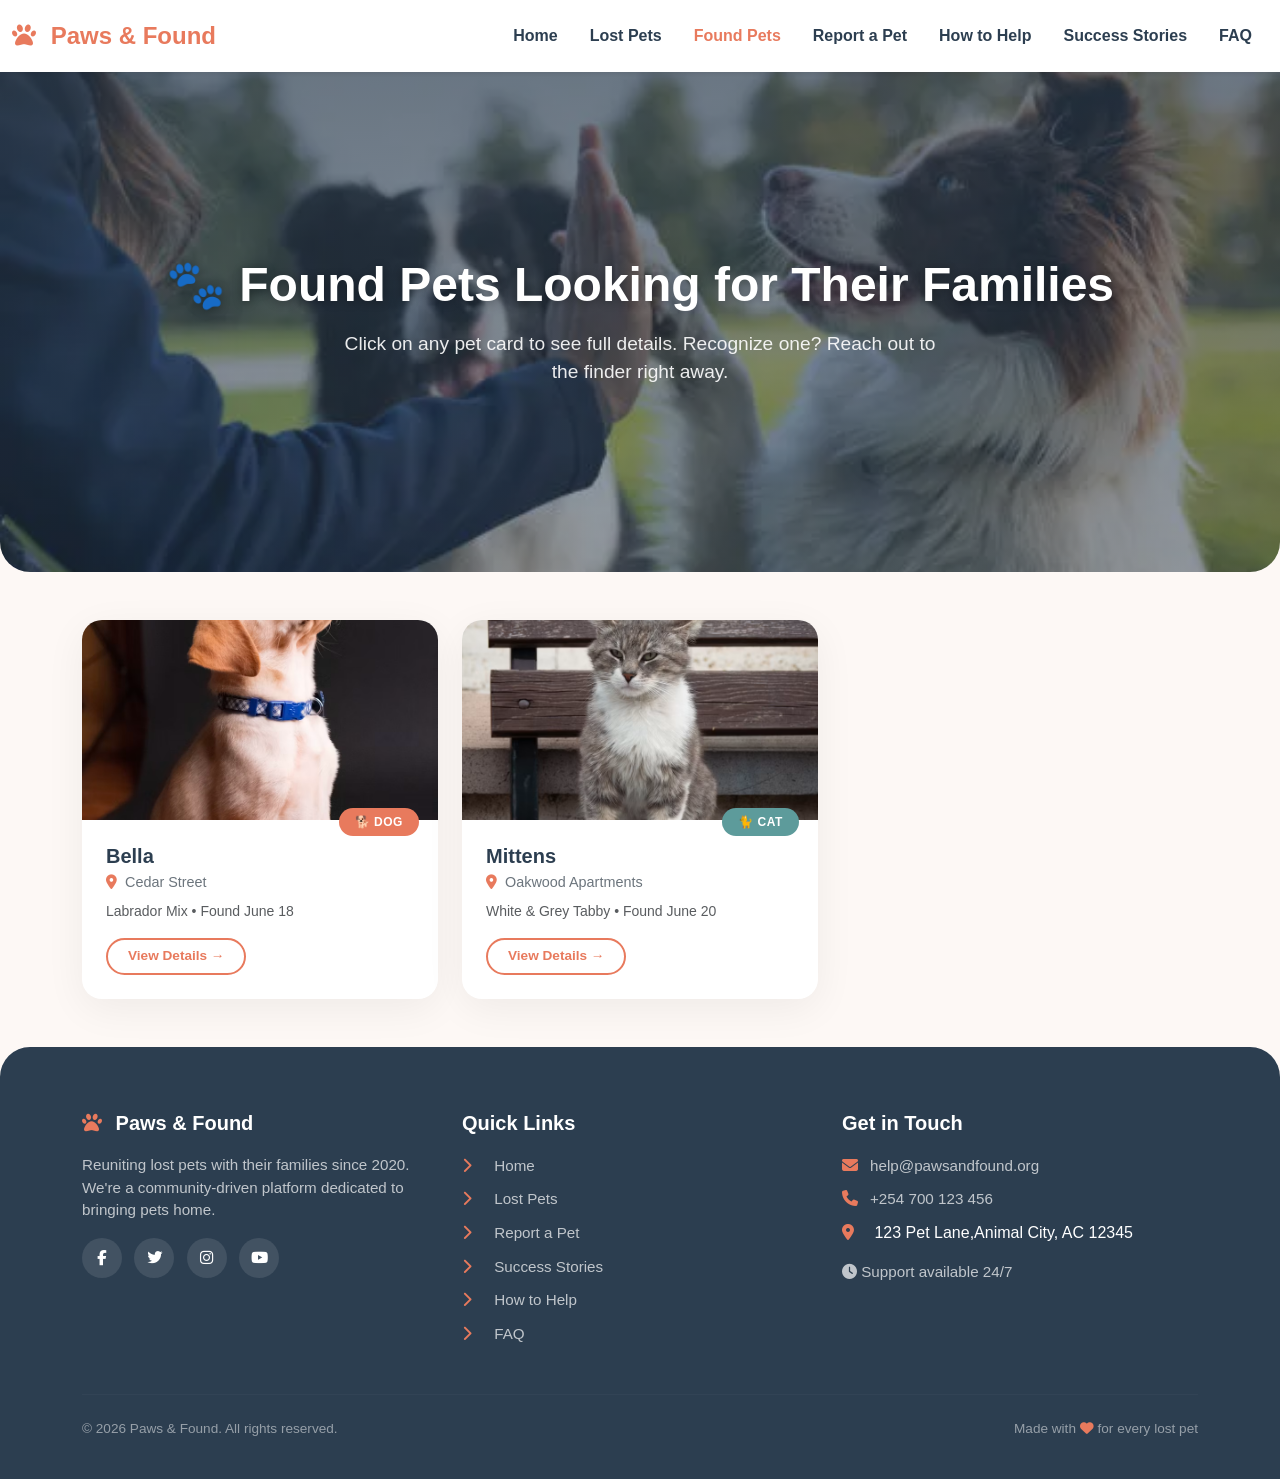
==== commit 0444aac3: "replaced details page with faq page and updated respective links" ====
--- a/found_pets.html
+++ b/found_pets.html
@@ -103,7 +103,7 @@
                         <a class="nav-link" href="success_details.html">Success Stories</a>
                     </li>
                     <li class="nav-item">
-                        <a class="nav-link" href="pet_details.html">Pet Details</a>
+                        <a class="nav-link" href="faq.html">FAQ</a>
                     </li>
                 </ul>
             </div>
@@ -274,7 +274,7 @@
                         <li><a href="report_form.html"><i class="fas fa-chevron-right"></i> Report a Pet</a></li>
                         <li><a href="success_details.html"><i class="fas fa-chevron-right"></i> Success Stories</a></li>
                         <li><a href="how-to-help.html"><i class="fas fa-chevron-right"></i> How to Help</a></li>
-                        <li><a href="pet_details.html"><i class="fas fa-chevron-right"></i> Pet Details</a></li>
+                        <li><a href="faq.html"><i class="fas fa-chevron-right"></i> FAQ</a></li>
                     </ul>
                 </div>
 
--- a/style.css
+++ b/style.css
@@ -933,3 +933,54 @@
     box-shadow: 0 5px 20px rgba(102, 126, 234, 0.3);
 }
 
+/* ============================================
+   SECTION BADGE
+   ============================================ */
+.section-badge {
+    display: inline-block;
+    background-color: #f5ebe6;
+    color: #E87A5D;
+    padding: 6px 16px;
+    border-radius: 50px;
+    font-size: 0.85rem;
+    font-weight: 700;
+    text-transform: uppercase;
+    letter-spacing: 0.5px;
+    margin-bottom: 0.75rem;
+}
+
+/* ============================================
+   STEP NUMBER (How to Help guide)
+   ============================================ */
+.step-number {
+    display: inline-block;
+    background-color: #E87A5D;
+    color: white;
+    width: 28px;
+    height: 28px;
+    line-height: 28px;
+    border-radius: 50%;
+    font-weight: 700;
+    font-size: 0.85rem;
+    margin-bottom: 0.75rem;
+}
+
+/* ============================================
+   CHECKBOX GROUP ERROR (Volunteer form)
+   ============================================ */
+.checkbox-error {
+    display: none;
+    color: #dc3545;
+    font-weight: 600;
+    font-size: 0.85rem;
+    margin-top: 0.5rem;
+}
+
+.checkbox-error.show {
+    display: block;
+}
+
+.form-check-input:checked {
+    background-color: #E87A5D;
+    border-color: #E87A5D;
+}
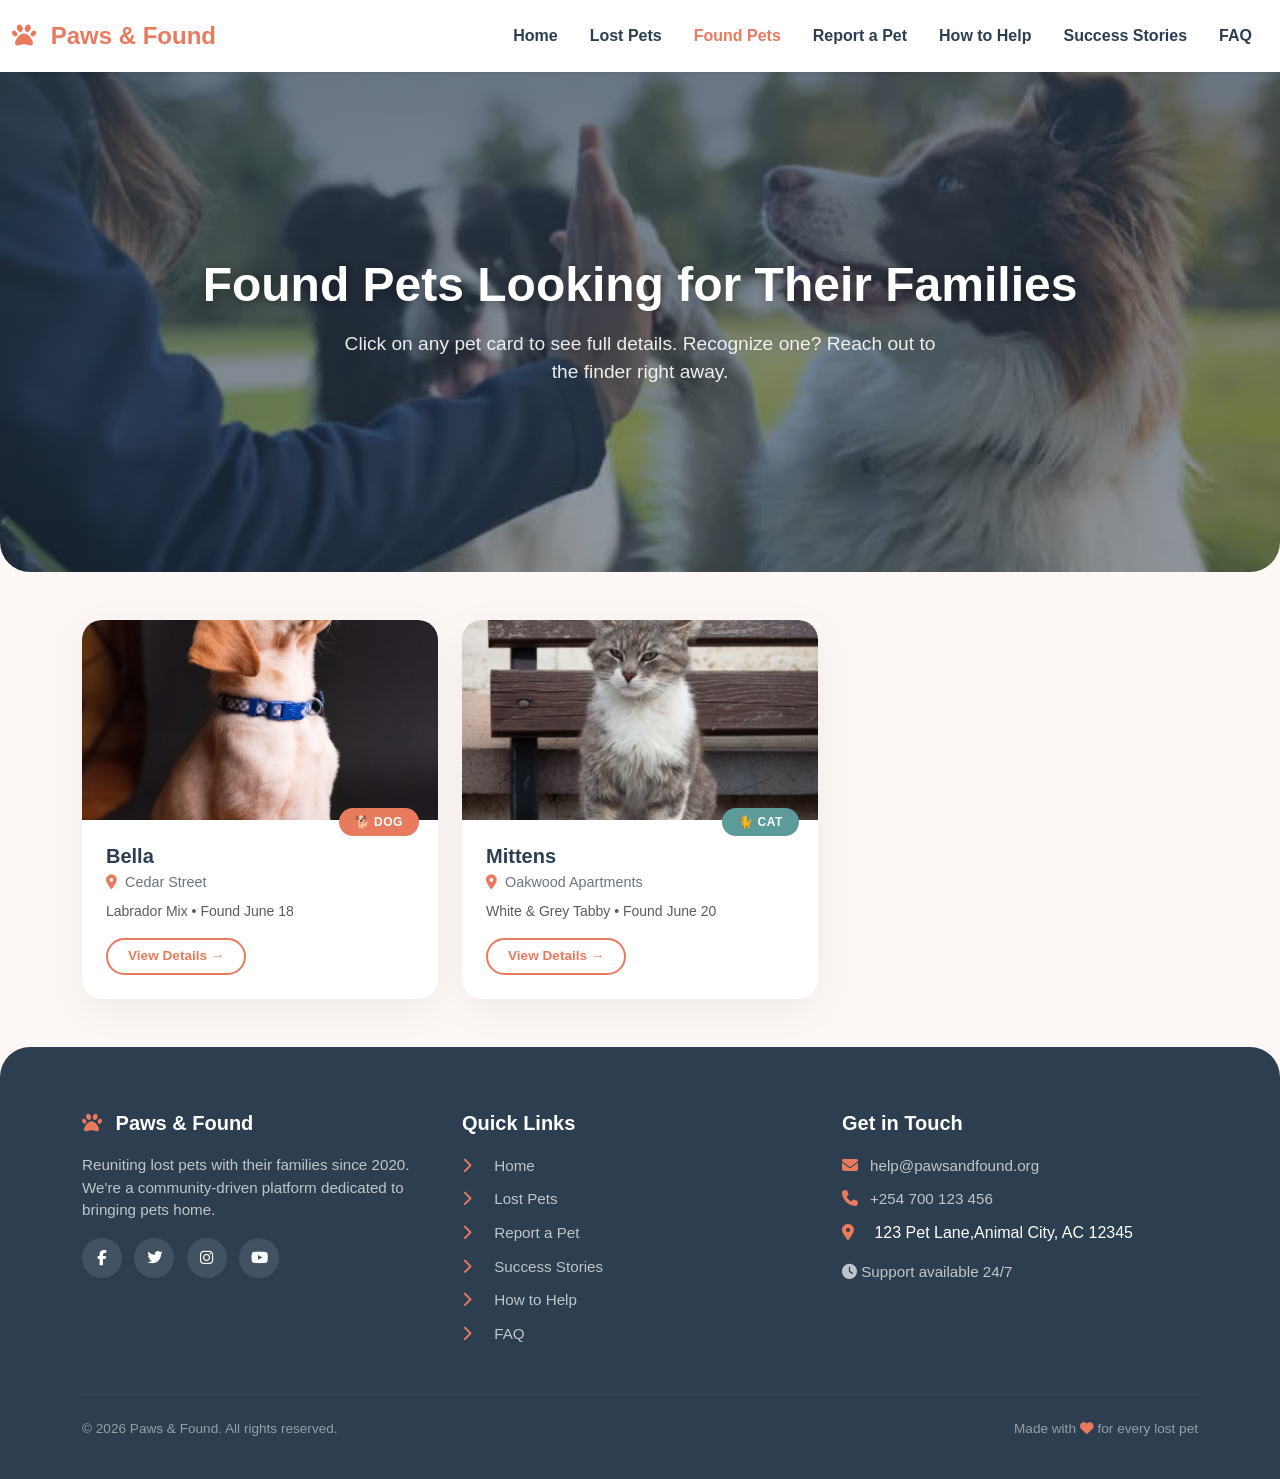
==== commit 653b58d4: "updated hero section of 3 pages" ====
--- a/found_pets.html
+++ b/found_pets.html
@@ -113,7 +113,7 @@
    <main>
         <section class="hero">
             <div class="container">
-                <h1>🐾 Found Pets Looking for Their Families</h1>
+                <h1> Found Pets Looking for Their Families</h1>
                 <p>Click on any pet card to see full details. Recognize one? Reach out to the finder right away.</p>
             </div>
         </section>
--- a/style.css
+++ b/style.css
@@ -984,3 +984,25 @@
     background-color: #E87A5D;
     border-color: #E87A5D;
 }
+
+/* FAQ PAGE */
+.faq-category-title {
+    color: #2C3E50;
+    font-weight: 700;
+    margin-bottom: 1rem;
+    margin-top: 1rem;
+}
+
+.faq-category-title i {
+    color: #E87A5D;
+    margin-right: 8px;
+}
+
+.accordion-button:not(.collapsed) {
+    background-color: #f5ebe6;
+    color: #E87A5D;
+}
+
+.accordion-button:focus {
+    box-shadow: 0 0 0 0.25rem rgba(232, 122, 93, 0.25);
+}
